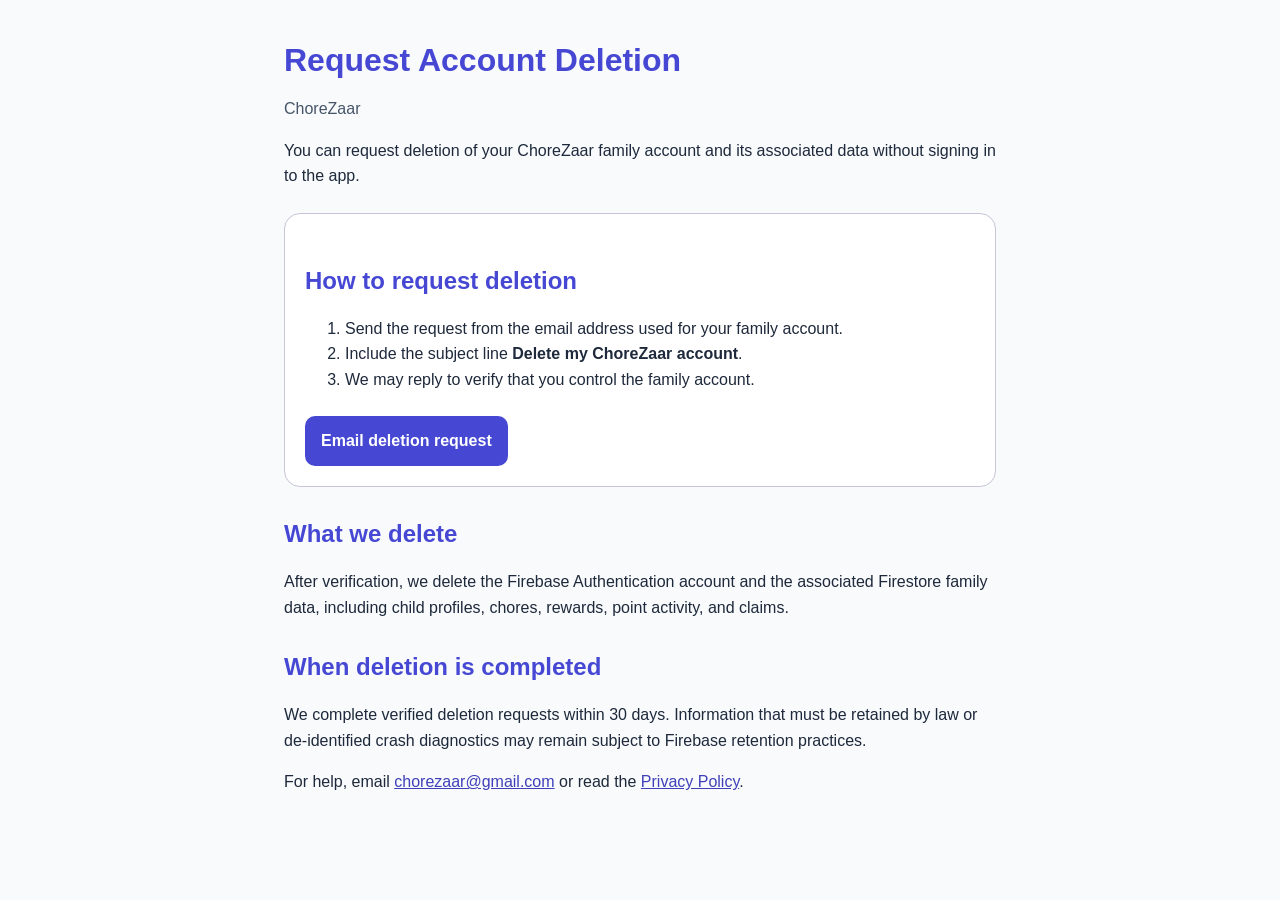
==== delete-account.html @ 5251b06b "init" ====
<!doctype html>
<html lang="en">
  <head>
    <meta charset="utf-8" />
    <meta name="viewport" content="width=device-width, initial-scale=1" />
    <meta
      name="description"
      content="Request deletion of a ChoreZaar family account and associated data."
    />
    <title>Delete Account | ChoreZaar</title>
    <link rel="stylesheet" href="styles.css" />
  </head>
  <body>
    <main>
      <h1>Request Account Deletion</h1>
      <p class="updated">ChoreZaar</p>

      <p>
        You can request deletion of your ChoreZaar family account and its
        associated data without signing in to the app.
      </p>

      <div class="card">
        <h2>How to request deletion</h2>
        <ol>
          <li>Send the request from the email address used for your family account.</li>
          <li>Include the subject line <strong>Delete my ChoreZaar account</strong>.</li>
          <li>We may reply to verify that you control the family account.</li>
        </ol>
        <a
          class="action"
          href="mailto:chorezaar@gmail.com?subject=Delete%20my%20ChoreZaar%20account"
        >
          Email deletion request
        </a>
      </div>

      <h2>What we delete</h2>
      <p>
        After verification, we delete the Firebase Authentication account and
        the associated Firestore family data, including child profiles, chores,
        rewards, point activity, and claims.
      </p>

      <h2>When deletion is completed</h2>
      <p>
        We complete verified deletion requests within 30 days. Information that
        must be retained by law or de-identified crash diagnostics may remain
        subject to Firebase retention practices.
      </p>

      <p>
        For help, email
        <a href="mailto:chorezaar@gmail.com">chorezaar@gmail.com</a> or read
        the <a href="index.html">Privacy Policy</a>.
      </p>
    </main>
  </body>
</html>
---- styles.css ----
:root {
  color-scheme: light dark;
  font-family: Arial, Helvetica, sans-serif;
  line-height: 1.6;
}

body {
  margin: 0;
  background: #f8fafc;
  color: #1e293b;
}

main {
  box-sizing: border-box;
  width: min(760px, 100%);
  margin: 0 auto;
  padding: 40px 24px 56px;
}

h1,
h2 {
  color: #4648d4;
  line-height: 1.25;
}

h1 {
  margin: 0 0 8px;
}

h2 {
  margin-top: 32px;
}

a {
  color: #3f40b9;
}

.updated,
.note {
  color: #475569;
}

.card {
  margin-top: 24px;
  padding: 20px;
  border: 1px solid #c7c4d7;
  border-radius: 16px;
  background: #ffffff;
}

.action {
  display: inline-block;
  margin-top: 8px;
  padding: 12px 16px;
  border-radius: 10px;
  background: #4648d4;
  color: #ffffff;
  font-weight: 700;
  text-decoration: none;
}

@media (prefers-color-scheme: dark) {
  body {
    background: #081425;
    color: #d8e3fb;
  }

  h1,
  h2,
  a {
    color: #c0c1ff;
  }

  .updated,
  .note {
    color: #c7c4d7;
  }

  .card {
    border-color: #464554;
    background: #152031;
  }

  .action {
    background: #c0c1ff;
    color: #1000a9;
  }
}
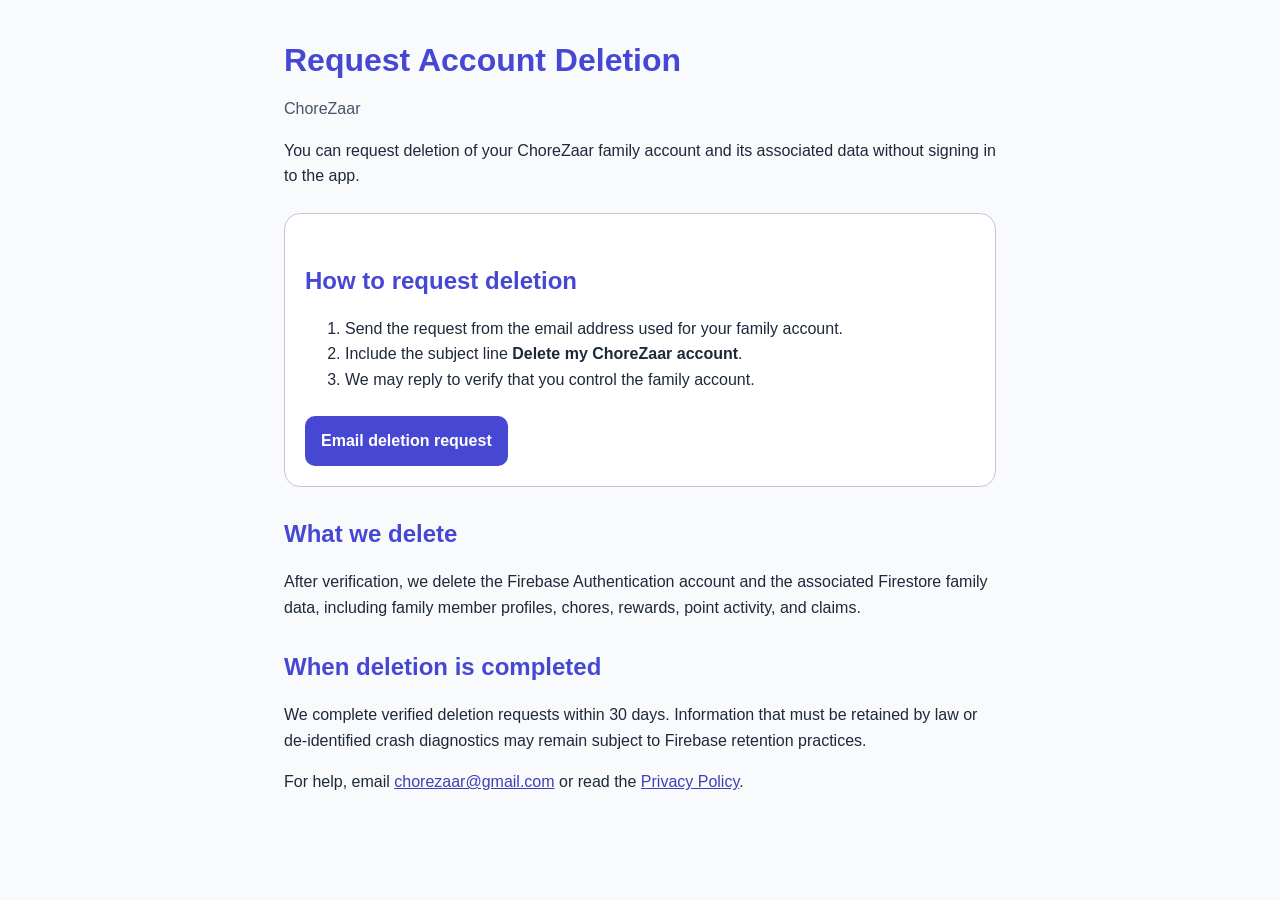
==== commit ccfeb215: "updateing" ====
--- a/delete-account.html
+++ b/delete-account.html
@@ -23,8 +23,14 @@
       <div class="card">
         <h2>How to request deletion</h2>
         <ol>
-          <li>Send the request from the email address used for your family account.</li>
-          <li>Include the subject line <strong>Delete my ChoreZaar account</strong>.</li>
+          <li>
+            Send the request from the email address used for your family
+            account.
+          </li>
+          <li>
+            Include the subject line
+            <strong>Delete my ChoreZaar account</strong>.
+          </li>
           <li>We may reply to verify that you control the family account.</li>
         </ol>
         <a
@@ -38,8 +44,8 @@
       <h2>What we delete</h2>
       <p>
         After verification, we delete the Firebase Authentication account and
-        the associated Firestore family data, including child profiles, chores,
-        rewards, point activity, and claims.
+        the associated Firestore family data, including family member profiles,
+        chores, rewards, point activity, and claims.
       </p>
 
       <h2>When deletion is completed</h2>
@@ -51,8 +57,8 @@
 
       <p>
         For help, email
-        <a href="mailto:chorezaar@gmail.com">chorezaar@gmail.com</a> or read
-        the <a href="index.html">Privacy Policy</a>.
+        <a href="mailto:chorezaar@gmail.com">chorezaar@gmail.com</a> or read the
+        <a href="index.html">Privacy Policy</a>.
       </p>
     </main>
   </body>
